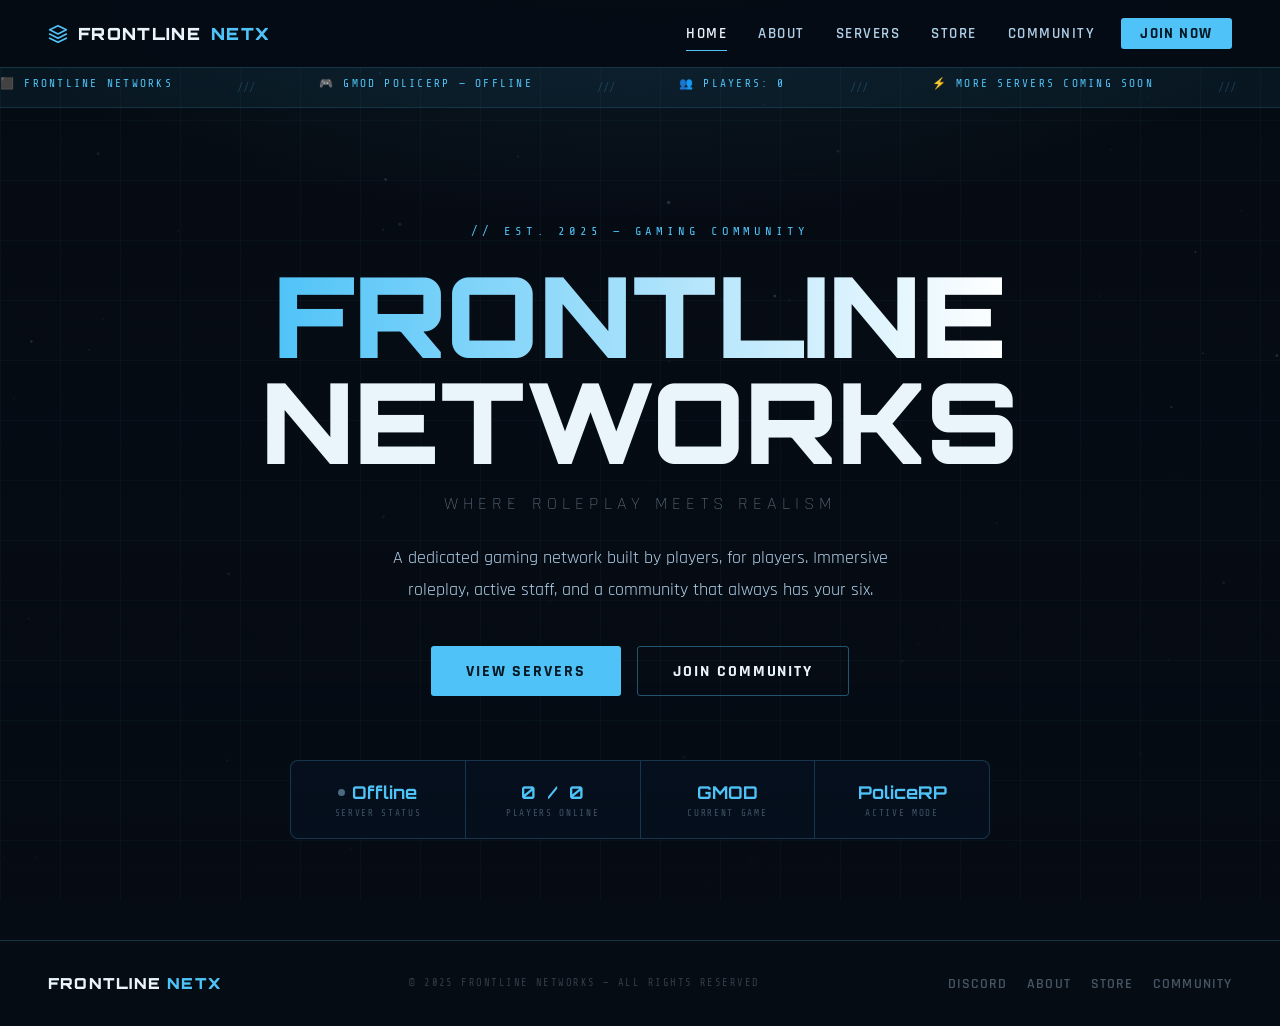
==== frontline/index.html @ 1d5bf266 "structure upgrade" ====
<!DOCTYPE html>
<html lang="en">
<head>
  <meta charset="UTF-8" />
  <meta name="viewport" content="width=device-width, initial-scale=1.0" />
  <title>Frontline Networks</title>
  <link rel="preconnect" href="https://fonts.googleapis.com" />
  <link rel="preconnect" href="https://fonts.gstatic.com" crossorigin />
  <link href="https://fonts.googleapis.com/css2?family=Orbitron:wght@400;700;900&family=Rajdhani:wght@300;400;600;700&family=Share+Tech+Mono&display=swap" rel="stylesheet" />
  <style>
    *, *::before, *::after { box-sizing: border-box; margin: 0; padding: 0; }

    :root {
      --fl-blue: #4fc3f7;
      --fl-blue-dark: #0277bd;
      --fl-blue-glow: rgba(79,195,247,0.45);
      --fl-ice: #e0f4ff;
      --fl-dark: #060c14;
      --fl-panel: rgba(6,16,30,0.9);
      --fl-border: rgba(79,195,247,0.22);
      --fl-text: #b0cfe8;
      --fl-white: #eaf5fb;
    }

    html { scroll-behavior: smooth; }

    body {
      font-family: 'Rajdhani', sans-serif;
      background: var(--fl-dark);
      color: var(--fl-text);
      overflow-x: hidden;
      min-height: 100vh;
    }

    /* ── BACKGROUND ── */
    #bg-canvas {
      position: fixed; inset: 0; z-index: 0; pointer-events: none;
    }

    .bg-overlay {
      position: fixed; inset: 0; z-index: 1; pointer-events: none;
      background:
        radial-gradient(ellipse 80% 50% at 50% -10%, rgba(79,195,247,0.1) 0%, transparent 70%),
        linear-gradient(to bottom, rgba(6,12,20,0.5) 0%, rgba(6,12,20,0.75) 60%, rgba(6,12,20,0.97) 100%);
    }

    .grid-lines {
      position: fixed; inset: 0; z-index: 1; pointer-events: none;
      background-image:
        linear-gradient(rgba(79,195,247,0.04) 1px, transparent 1px),
        linear-gradient(90deg, rgba(79,195,247,0.04) 1px, transparent 1px);
      background-size: 60px 60px;
    }

    .site-wrap { position: relative; z-index: 2; min-height: 100vh; display: flex; flex-direction: column; }

    /* ── NAV ── */
    nav {
      position: fixed; top: 0; left: 0; right: 0; z-index: 100;
      display: flex; align-items: center; justify-content: space-between;
      padding: 0 3rem; height: 68px;
      background: rgba(6,12,20,0.96);
      border-bottom: 1px solid var(--fl-border);
      backdrop-filter: blur(14px);
    }

    .nav-logo {
      font-family: 'Orbitron', monospace; font-weight: 900; font-size: 1.05rem;
      color: var(--fl-white); letter-spacing: 0.08em; text-decoration: none;
      display: flex; align-items: center; gap: 10px; cursor: pointer;
    }

    .nav-logo .logo-accent { color: var(--fl-blue); }

    .nav-links { display: flex; gap: 0.25rem; list-style: none; align-items: center; }

    .nav-links button {
      font-family: 'Rajdhani', sans-serif; font-weight: 600; font-size: 0.92rem;
      letter-spacing: 0.1em; text-transform: uppercase; color: var(--fl-text);
      background: none; border: none; cursor: pointer; padding: 0.4rem 0.85rem;
      border-radius: 3px; transition: color 0.2s, background 0.2s;
      position: relative;
    }

    .nav-links button::after {
      content: ''; position: absolute; bottom: -2px; left: 0.85rem; right: 100%;
      height: 1px; background: var(--fl-blue); transition: right 0.25s ease;
    }

    .nav-links button:hover, .nav-links button.active { color: var(--fl-white); }
    .nav-links button:hover::after, .nav-links button.active::after { right: 0.85rem; }

    .nav-cta {
      background: var(--fl-blue) !important; color: #021824 !important;
      font-weight: 700 !important; padding: 0.4rem 1.2rem !important;
      border-radius: 3px; transition: background 0.2s, box-shadow 0.2s !important;
      margin-left: 0.5rem;
    }

    .nav-cta:hover {
      background: var(--fl-blue-dark) !important;
      box-shadow: 0 0 18px var(--fl-blue-glow) !important;
      color: var(--fl-white) !important;
    }

    .nav-cta::after { display: none !important; }

    /* ── TICKER ── */
    .live-ticker {
      background: rgba(79,195,247,0.06);
      border-bottom: 1px solid rgba(79,195,247,0.15);
      padding: 0.55rem 0; overflow: hidden; position: relative; z-index: 2;
      margin-top: 68px;
    }

    .ticker-inner {
      display: flex; white-space: nowrap;
      animation: ticker 32s linear infinite; gap: 4rem;
    }

    .ticker-item {
      font-family: 'Share Tech Mono', monospace; font-size: 0.7rem;
      letter-spacing: 0.2em; text-transform: uppercase; color: var(--fl-blue);
    }

    .ticker-sep { color: rgba(79,195,247,0.25); }
    @keyframes ticker { from { transform: translateX(0); } to { transform: translateX(-50%); } }

    /* ── VIEWS — hidden by default, shown via JS ── */
    .view { display: none; flex: 1; }
    .view.active { display: block; }

    /* ── SHARED SECTION STYLES ── */
    .page-wrap { max-width: 1200px; margin: 0 auto; padding: 4rem 2rem 5rem; }

    .page-eyebrow {
      font-family: 'Share Tech Mono', monospace; font-size: 0.72rem;
      letter-spacing: 0.35em; text-transform: uppercase; color: var(--fl-blue);
      margin-bottom: 0.85rem;
    }

    .page-title {
      font-family: 'Orbitron', monospace;
      font-size: clamp(1.8rem, 4vw, 3rem); font-weight: 900;
      color: var(--fl-white); text-transform: uppercase; line-height: 1.05;
      margin-bottom: 0.9rem;
    }

    .page-title span { color: var(--fl-blue); }

    .page-desc {
      font-size: 1.1rem; line-height: 1.78; color: var(--fl-text);
      max-width: 620px; margin-bottom: 2.75rem;
    }

    .section-label {
      font-family: 'Share Tech Mono', monospace; font-size: 0.68rem;
      letter-spacing: 0.32em; text-transform: uppercase; color: var(--fl-blue);
      margin-bottom: 0.6rem; margin-top: 3rem;
    }

    .section-title {
      font-family: 'Orbitron', monospace; font-size: clamp(1.3rem, 3vw, 1.9rem);
      font-weight: 700; color: var(--fl-white); text-transform: uppercase;
      line-height: 1.1; margin-bottom: 0.6rem;
    }

    .section-title span { color: var(--fl-blue); }

    .divider {
      height: 1px; margin: 2.5rem 0;
      background: linear-gradient(90deg, transparent, var(--fl-border), transparent);
    }

    /* ── CARDS ── */
    .card-grid {
      display: grid; grid-template-columns: repeat(auto-fit, minmax(260px, 1fr));
      gap: 1.35rem;
    }

    .card {
      background: var(--fl-panel); border: 1px solid var(--fl-border);
      border-radius: 8px; padding: 1.85rem 1.6rem;
      transition: border-color 0.3s, transform 0.3s, box-shadow 0.3s;
      position: relative; overflow: hidden;
    }

    .card::before {
      content: ''; position: absolute; top: 0; left: 0; right: 0; height: 2px;
      background: linear-gradient(90deg, transparent, var(--fl-blue), transparent);
      opacity: 0; transition: opacity 0.3s;
    }

    .card:hover { border-color: rgba(79,195,247,0.5); transform: translateY(-4px); box-shadow: 0 12px 36px rgba(0,0,0,0.4), 0 0 18px rgba(79,195,247,0.08); }
    .card:hover::before { opacity: 1; }

    .card-icon { font-size: 2rem; margin-bottom: 1rem; display: block; }

    .card-title {
      font-family: 'Orbitron', monospace; font-size: 0.88rem; font-weight: 700;
      color: var(--fl-white); text-transform: uppercase; letter-spacing: 0.07em;
      margin-bottom: 0.6rem;
    }

    .card-text { font-size: 0.98rem; line-height: 1.65; color: var(--fl-text); }

    /* ── TAGS ── */
    .tag {
      font-family: 'Share Tech Mono', monospace; font-size: 0.66rem;
      letter-spacing: 0.15em; text-transform: uppercase;
      padding: 0.22rem 0.7rem; border-radius: 3px; border: 1px solid;
      display: inline-block;
    }

    .tag-blue { color: #4fc3f7; border-color: rgba(79,195,247,0.4); background: rgba(79,195,247,0.08); }
    .tag-ice  { color: #c9e8f7; border-color: rgba(150,210,245,0.3); background: rgba(150,210,245,0.06); }
    .tag-green{ color: #4ade80; border-color: rgba(74,222,128,0.35); background: rgba(74,222,128,0.07); }
    .tag-gray { color: rgba(176,207,232,0.45); border-color: rgba(176,207,232,0.12); background: rgba(176,207,232,0.04); }

    /* ── STATUS DOT ── */
    .dot { width: 7px; height: 7px; border-radius: 50%; display: inline-block; }
    .dot-live { background: #4ade80; box-shadow: 0 0 6px #4ade80; animation: blink 2s ease-in-out infinite; }
    .dot-off  { background: #4a6a80; }
    .dot-soon { background: #4fc3f7; box-shadow: 0 0 5px #4fc3f7; animation: blink 2s ease-in-out infinite; }
    @keyframes blink { 0%,100%{opacity:1} 50%{opacity:0.3} }

    /* ── BUTTONS ── */
    .btn {
      font-family: 'Rajdhani', sans-serif; font-weight: 700; font-size: 1rem;
      letter-spacing: 0.12em; text-transform: uppercase; padding: 0.85rem 2.2rem;
      border-radius: 3px; text-decoration: none; display: inline-block; cursor: pointer;
      border: none; transition: all 0.2s;
    }

    .btn-solid { background: var(--fl-blue); color: #021824; }
    .btn-solid:hover { background: var(--fl-blue-dark); box-shadow: 0 0 28px var(--fl-blue-glow); transform: translateY(-2px); color: var(--fl-white); }

    .btn-outline { background: transparent; color: var(--fl-white); border: 1px solid rgba(79,195,247,0.4); }
    .btn-outline:hover { border-color: var(--fl-blue); background: rgba(79,195,247,0.08); transform: translateY(-2px); }

    /* ─────────────────────────────────────
       VIEW: HOME
    ───────────────────────────────────── */
    #view-home {
      min-height: calc(100vh - 68px);
      display: none;
      flex-direction: column;
      align-items: center;
      justify-content: center;
      text-align: center;
      padding: 5rem 2rem 4rem;
    }

    #view-home.active { display: flex; }

    .hero-eyebrow {
      font-family: 'Share Tech Mono', monospace; font-size: 0.76rem;
      letter-spacing: 0.32em; color: var(--fl-blue); text-transform: uppercase;
      margin-bottom: 1.5rem;
      opacity: 0; animation: fadeUp 0.6s 0.2s forwards;
    }

    .hero-title {
      font-family: 'Orbitron', monospace;
      font-size: clamp(3rem, 9vw, 7rem); font-weight: 900;
      line-height: 0.95; color: var(--fl-white); text-transform: uppercase;
      opacity: 0; animation: fadeUp 0.7s 0.4s forwards;
    }

    .hero-title .wave {
      display: inline-block;
      background: linear-gradient(90deg, #4fc3f7, #ffffff, #4fc3f7);
      background-size: 200% auto;
      -webkit-background-clip: text; -webkit-text-fill-color: transparent; background-clip: text;
      animation: shimmer 3s linear infinite;
    }

    @keyframes shimmer { to { background-position: 200% center; } }

    .hero-sub {
      font-size: 1.15rem; font-weight: 300; letter-spacing: 0.28em;
      text-transform: uppercase; color: rgba(176,207,232,0.55);
      margin-top: 1.1rem;
      opacity: 0; animation: fadeUp 0.7s 0.6s forwards;
    }

    .hero-desc {
      max-width: 520px; margin: 1.75rem auto 0; font-size: 1.1rem; line-height: 1.78;
      opacity: 0; animation: fadeUp 0.7s 0.8s forwards;
    }

    .hero-btns {
      display: flex; gap: 1rem; margin-top: 2.5rem; justify-content: center; flex-wrap: wrap;
      opacity: 0; animation: fadeUp 0.7s 1s forwards;
    }

    /* ── LIVE STATS BAR ── */
    .stats-bar {
      display: flex; gap: 0; margin-top: 4rem; width: 100%; max-width: 700px;
      background: var(--fl-panel); border: 1px solid var(--fl-border); border-radius: 8px;
      overflow: hidden;
      opacity: 0; animation: fadeUp 0.7s 1.2s forwards;
    }

    .stat-item {
      flex: 1; padding: 1.25rem 1rem; text-align: center;
      border-right: 1px solid var(--fl-border);
    }

    .stat-item:last-child { border-right: none; }

    .stat-val {
      font-family: 'Orbitron', monospace; font-size: 1.1rem; font-weight: 700;
      color: var(--fl-blue); display: flex; align-items: center; justify-content: center; gap: 7px;
    }

    .stat-lbl {
      font-family: 'Share Tech Mono', monospace; font-size: 0.58rem;
      letter-spacing: 0.18em; color: rgba(176,207,232,0.35);
      text-transform: uppercase; margin-top: 0.3rem;
    }

    @keyframes fadeUp { from { opacity:0; transform:translateY(22px); } to { opacity:1; transform:none; } }

    /* ─────────────────────────────────────
       VIEW: ABOUT
    ───────────────────────────────────── */
    .mission-block {
      background: var(--fl-panel); border: 1px solid var(--fl-border);
      border-left: 3px solid var(--fl-blue); border-radius: 0 6px 6px 0;
      padding: 2rem 2rem 2rem 2.5rem; margin-bottom: 2.75rem;
    }

    .mission-block p { font-size: 1.1rem; line-height: 1.85; color: var(--fl-text); }
    .mission-block p + p { margin-top: 1rem; }

    .rules-list { list-style: none; display: flex; flex-direction: column; gap: 0.8rem; }

    .rules-list li {
      display: flex; gap: 1rem; align-items: flex-start;
      font-size: 1.02rem; line-height: 1.6; color: var(--fl-text);
      background: var(--fl-panel); border: 1px solid var(--fl-border);
      border-radius: 5px; padding: 1rem 1.25rem;
      transition: border-color 0.25s;
    }

    .rules-list li:hover { border-color: rgba(79,195,247,0.4); }

    .rule-num {
      font-family: 'Share Tech Mono', monospace; font-size: 0.68rem;
      color: var(--fl-blue); letter-spacing: 0.1em; flex-shrink: 0; margin-top: 3px;
    }

    /* ─────────────────────────────────────
       VIEW: SERVERS
    ───────────────────────────────────── */
    .server-card {
      background: var(--fl-panel); border: 1px solid var(--fl-border);
      border-radius: 8px; overflow: hidden; margin-bottom: 2rem;
    }

    .server-banner {
      background: linear-gradient(135deg, #060c18 0%, #071828 50%, #060c18 100%);
      padding: 2.5rem; display: flex; align-items: flex-start; gap: 2rem;
      border-bottom: 1px solid var(--fl-border); flex-wrap: wrap;
    }

    .game-badge {
      flex-shrink: 0; width: 88px; height: 88px;
      background: rgba(79,195,247,0.1); border: 2px solid var(--fl-blue);
      border-radius: 8px; display: flex; flex-direction: column;
      align-items: center; justify-content: center; gap: 4px;
    }

    .game-badge-icon { font-size: 2rem; }
    .game-badge-label { font-family: 'Share Tech Mono', monospace; font-size: 0.56rem; letter-spacing: 0.2em; color: var(--fl-blue); text-transform: uppercase; }

    .server-info { flex: 1; min-width: 260px; }

    .server-name { font-family: 'Orbitron', monospace; font-size: clamp(1.4rem,3vw,2rem); font-weight: 900; color: var(--fl-white); text-transform: uppercase; margin-bottom: 0.5rem; }
    .server-name span { color: var(--fl-blue); }

    .server-tag-row { display: flex; gap: 0.5rem; flex-wrap: wrap; margin-bottom: 1rem; }

    .server-desc { font-size: 1.02rem; line-height: 1.72; color: var(--fl-text); max-width: 540px; margin-bottom: 1.2rem; }

    .server-ip {
      display: inline-flex; align-items: center; gap: 0.5rem;
      font-family: 'Share Tech Mono', monospace; font-size: 0.7rem;
      letter-spacing: 0.14em; color: rgba(176,207,232,0.4); text-transform: uppercase;
      background: rgba(255,255,255,0.03); border: 1px solid rgba(255,255,255,0.07);
      padding: 0.5rem 1rem; border-radius: 4px;
    }

    .server-stats-row {
      display: grid; grid-template-columns: repeat(auto-fit, minmax(130px,1fr));
      border-top: 1px solid var(--fl-border);
    }

    .stat-cell { padding: 1.4rem; text-align: center; border-right: 1px solid var(--fl-border); }
    .stat-cell:last-child { border-right: none; }
    .stat-cell-val { font-family: 'Orbitron', monospace; font-size: 1.2rem; font-weight: 700; color: var(--fl-blue); display: flex; align-items: center; justify-content: center; gap: 8px; }
    .stat-cell-lbl { font-family: 'Share Tech Mono', monospace; font-size: 0.58rem; letter-spacing: 0.18em; color: rgba(176,207,232,0.35); text-transform: uppercase; margin-top: 0.3rem; }

    /* category cards */
    .cat-grid { display: grid; grid-template-columns: repeat(auto-fit, minmax(270px,1fr)); gap: 1.25rem; margin-top: 1.25rem; }

    .cat-card {
      background: var(--fl-panel); border: 1px solid var(--fl-border);
      border-radius: 6px; padding: 1.7rem; display: flex; gap: 1.2rem;
      align-items: flex-start; transition: border-color 0.3s, transform 0.3s, box-shadow 0.3s;
    }

    .cat-card:hover { border-color: rgba(79,195,247,0.5); transform: translateY(-3px); box-shadow: 0 8px 28px rgba(0,0,0,0.35); }
    .cat-card.dim { opacity: 0.55; filter: grayscale(0.25); }

    .cat-icon {
      width: 48px; height: 48px; flex-shrink: 0;
      background: rgba(79,195,247,0.08); border: 1px solid rgba(79,195,247,0.22);
      border-radius: 4px; display: flex; align-items: center; justify-content: center; font-size: 1.5rem;
    }

    .cat-icon.soon-icon { background: rgba(79,195,247,0.04); border-color: rgba(79,195,247,0.12); }

    .cat-body { flex: 1; }
    .cat-name { font-family: 'Orbitron', monospace; font-size: 0.86rem; font-weight: 700; color: var(--fl-white); text-transform: uppercase; letter-spacing: 0.06em; margin-bottom: 0.4rem; }
    .cat-desc { font-size: 0.95rem; line-height: 1.6; color: var(--fl-text); margin-bottom: 0.6rem; }
    .cat-status { display: inline-flex; align-items: center; gap: 5px; font-family: 'Share Tech Mono', monospace; font-size: 0.62rem; letter-spacing: 0.14em; text-transform: uppercase; }
    .s-live { color: #4ade80; } .s-soon { color: var(--fl-blue); }

    /* coming panel */
    .coming-panel {
      background: linear-gradient(135deg, rgba(79,195,247,0.04) 0%, var(--fl-panel) 50%, rgba(79,195,247,0.04) 100%);
      border: 1px solid rgba(79,195,247,0.2); border-radius: 8px;
      padding: 3rem 2.5rem; text-align: center; position: relative; overflow: hidden; margin-top: 3rem;
    }

    .coming-panel::before { content:''; position:absolute; top:0;left:0;right:0; height:1px; background: linear-gradient(90deg,transparent,var(--fl-blue),transparent); }

    .coming-badge { display: inline-block; font-family: 'Share Tech Mono', monospace; font-size: 0.66rem; letter-spacing: 0.26em; text-transform: uppercase; color: var(--fl-blue); background: rgba(79,195,247,0.1); border: 1px solid rgba(79,195,247,0.25); padding: 0.28rem 1rem; border-radius: 3px; margin-bottom: 1.5rem; }

    .coming-panel h3 { font-family: 'Orbitron', monospace; font-size: clamp(1.2rem,3vw,1.8rem); font-weight: 700; color: var(--fl-white); text-transform: uppercase; margin-bottom: 0.9rem; }
    .coming-panel p { font-size: 1.05rem; line-height: 1.75; color: var(--fl-text); max-width: 540px; margin: 0 auto 2rem; }

    .coming-games { display: flex; gap: 0.85rem; justify-content: center; flex-wrap: wrap; margin-bottom: 2.5rem; }

    .coming-game { background: rgba(79,195,247,0.06); border: 1px solid rgba(79,195,247,0.16); border-radius: 5px; padding: 0.6rem 1.25rem; display: flex; align-items: center; gap: 0.5rem; font-family: 'Rajdhani', sans-serif; font-weight: 600; font-size: 0.95rem; letter-spacing: 0.06em; color: rgba(176,207,232,0.65); text-transform: uppercase; }

    .notify-row { display: flex; gap: 0.75rem; max-width: 400px; margin: 0 auto; justify-content: center; }
    .notify-input { flex:1; background: rgba(255,255,255,0.05); border: 1px solid rgba(255,255,255,0.1); border-radius: 3px; padding: 0.75rem 1rem; font-family: 'Rajdhani', sans-serif; font-size: 1rem; color: var(--fl-white); outline: none; transition: border-color 0.2s; }
    .notify-input::placeholder { color: rgba(176,207,232,0.3); }
    .notify-input:focus { border-color: rgba(79,195,247,0.5); }
    .notify-btn { background: var(--fl-blue); color: #021824; font-family: 'Rajdhani', sans-serif; font-weight: 700; font-size: 0.92rem; letter-spacing: 0.1em; text-transform: uppercase; padding: 0.75rem 1.3rem; border: none; border-radius: 3px; cursor: pointer; white-space: nowrap; transition: background 0.2s, box-shadow 0.2s; }
    .notify-btn:hover { background: var(--fl-blue-dark); box-shadow: 0 0 18px var(--fl-blue-glow); }

    /* ─────────────────────────────────────
       VIEW: STORE
    ───────────────────────────────────── */
    .store-notice {
      background: rgba(79,195,247,0.06); border: 1px solid rgba(79,195,247,0.18);
      border-radius: 6px; padding: 1rem 1.5rem;
      font-family: 'Share Tech Mono', monospace; font-size: 0.7rem;
      letter-spacing: 0.12em; color: var(--fl-blue); text-transform: uppercase;
      margin-bottom: 2.5rem;
    }

    .store-grid { display: grid; grid-template-columns: repeat(auto-fit, minmax(265px,1fr)); gap: 1.5rem; align-items: start; }

    .store-card { background: var(--fl-panel); border: 1px solid var(--fl-border); border-radius: 8px; padding: 2rem 1.75rem; position: relative; transition: transform 0.3s, box-shadow 0.3s, border-color 0.3s; }
    .store-card:hover { transform: translateY(-5px); box-shadow: 0 14px 40px rgba(0,0,0,0.4), 0 0 20px rgba(79,195,247,0.1); border-color: rgba(79,195,247,0.5); }
    .store-card.featured { border-color: var(--fl-blue); box-shadow: 0 0 28px rgba(79,195,247,0.14); }

    .featured-badge { position:absolute; top:-13px; left:50%; transform:translateX(-50%); background: var(--fl-blue); color:#021824; font-family:'Share Tech Mono',monospace; font-size:0.6rem; letter-spacing:0.2em; text-transform:uppercase; padding:0.25rem 1rem; border-radius:20px; white-space:nowrap; font-weight:700; }

    .store-hdr { display:flex; align-items:center; justify-content:space-between; margin-bottom:1.2rem; }
    .store-icon { font-size:1.75rem; }
    .store-tier { font-family:'Share Tech Mono',monospace; font-size:0.6rem; letter-spacing:0.2em; text-transform:uppercase; padding:0.22rem 0.7rem; border-radius:3px; border:1px solid; }
    .tier-1 { color:#90caf9; border-color:rgba(144,202,249,0.4); background:rgba(144,202,249,0.08); }
    .tier-2 { color:#4fc3f7; border-color:rgba(79,195,247,0.5); background:rgba(79,195,247,0.1); }
    .tier-3 { color:#e0f4ff; border-color:rgba(224,244,255,0.4); background:rgba(224,244,255,0.07); }

    .store-name { font-family:'Orbitron',monospace; font-size:1rem; font-weight:700; color:var(--fl-white); text-transform:uppercase; letter-spacing:0.06em; margin-bottom:0.3rem; }
    .store-price { font-family:'Share Tech Mono',monospace; font-size:0.72rem; color:rgba(176,207,232,0.35); letter-spacing:0.1em; text-transform:uppercase; margin-bottom:1.5rem; }

    .store-perks { list-style:none; margin-bottom:1.75rem; display:flex; flex-direction:column; gap:0.55rem; }
    .store-perks li { font-size:0.97rem; color:var(--fl-text); }

    .store-btn { display:block; width:100%; text-align:center; font-family:'Rajdhani',sans-serif; font-weight:700; font-size:0.95rem; letter-spacing:0.12em; text-transform:uppercase; padding:0.8rem; border-radius:4px; text-decoration:none; transition:all 0.2s; cursor:pointer; border:none; }
    .store-btn.solid { background:var(--fl-blue); color:#021824; }
    .store-btn.solid:hover { background:var(--fl-blue-dark); box-shadow:0 0 20px var(--fl-blue-glow); color:var(--fl-white); }
    .store-btn.outline { background:transparent; color:var(--fl-white); border:1px solid rgba(79,195,247,0.35); }
    .store-btn.outline:hover { border-color:var(--fl-blue); background:rgba(79,195,247,0.08); }

    /* ─────────────────────────────────────
       VIEW: COMMUNITY
    ───────────────────────────────────── */
    .comm-grid { display:grid; grid-template-columns:repeat(auto-fit,minmax(270px,1fr)); gap:1.35rem; margin-bottom:3rem; }

    .comm-card { background:var(--fl-panel); border:1px solid var(--fl-border); border-radius:8px; padding:2rem 1.75rem; text-decoration:none; display:flex; flex-direction:column; gap:0.8rem; transition:border-color 0.3s,transform 0.3s,box-shadow 0.3s; position:relative; overflow:hidden; }
    .comm-card::before { content:''; position:absolute; top:0;left:0;right:0; height:2px; background:linear-gradient(90deg,transparent,var(--fl-blue),transparent); opacity:0; transition:opacity 0.3s; }
    .comm-card:hover { border-color:rgba(79,195,247,0.5); transform:translateY(-4px); box-shadow:0 12px 36px rgba(0,0,0,0.4),0 0 18px rgba(79,195,247,0.09); }
    .comm-card:hover::before { opacity:1; }

    .comm-icon { font-size:2.1rem; }
    .comm-title { font-family:'Orbitron',monospace; font-size:0.88rem; font-weight:700; color:var(--fl-white); text-transform:uppercase; letter-spacing:0.07em; }
    .comm-desc { font-size:0.97rem; line-height:1.65; color:var(--fl-text); }
    .comm-cta { margin-top:auto; font-family:'Share Tech Mono',monospace; font-size:0.66rem; letter-spacing:0.14em; color:var(--fl-blue); text-transform:uppercase; }

    /* forums preview */
    .forums-box { background:var(--fl-panel); border:1px solid var(--fl-border); border-radius:8px; overflow:hidden; }
    .forums-hdr { padding:1.25rem 2rem; border-bottom:1px solid var(--fl-border); display:flex; align-items:center; justify-content:space-between; }
    .forums-hdr h3 { font-family:'Orbitron',monospace; font-size:0.9rem; font-weight:700; color:var(--fl-white); text-transform:uppercase; letter-spacing:0.07em; }
    .forums-badge { font-family:'Share Tech Mono',monospace; font-size:0.6rem; letter-spacing:0.15em; text-transform:uppercase; color:var(--fl-blue); background:rgba(79,195,247,0.08); border:1px solid rgba(79,195,247,0.2); padding:0.2rem 0.7rem; border-radius:3px; }

    .forum-cat-hdr { display:flex; align-items:center; gap:0.85rem; padding:1rem 2rem; background:rgba(79,195,247,0.03); border-bottom:1px solid rgba(79,195,247,0.08); }
    .forum-cat-icon { font-size:1.2rem; }
    .forum-cat-name { font-family:'Orbitron',monospace; font-size:0.76rem; font-weight:700; color:var(--fl-white); text-transform:uppercase; letter-spacing:0.07em; }

    .forum-row { display:flex; align-items:center; justify-content:space-between; padding:0.9rem 2rem 0.9rem 3.25rem; border-bottom:1px solid rgba(79,195,247,0.06); gap:1rem; flex-wrap:wrap; transition:background 0.2s; }
    .forum-row:last-child { border-bottom:none; }
    .forum-row:hover { background:rgba(79,195,247,0.03); }
    .forum-row-title { font-family:'Rajdhani',sans-serif; font-weight:600; font-size:0.97rem; color:var(--fl-text); letter-spacing:0.03em; }
    .forum-soon { font-family:'Share Tech Mono',monospace; font-size:0.58rem; letter-spacing:0.14em; text-transform:uppercase; color:var(--fl-blue); background:rgba(79,195,247,0.07); border:1px solid rgba(79,195,247,0.18); padding:0.14rem 0.55rem; border-radius:3px; }

    /* ── FOOTER ── */
    footer {
      border-top: 1px solid var(--fl-border); padding: 2rem 3rem;
      display: flex; align-items: center; justify-content: space-between;
      gap: 1.5rem; flex-wrap: wrap; position: relative; z-index: 2;
    }

    .footer-logo { font-family:'Orbitron',monospace; font-weight:900; font-size:0.95rem; color:var(--fl-white); letter-spacing:0.08em; cursor:pointer; }
    .footer-logo span { color:var(--fl-blue); }
    .footer-copy { font-family:'Share Tech Mono',monospace; font-size:0.65rem; letter-spacing:0.14em; color:rgba(176,207,232,0.25); text-transform:uppercase; }
    .footer-links { display:flex; gap:1.25rem; list-style:none; }
    .footer-links a { font-family:'Rajdhani',sans-serif; font-weight:600; font-size:0.85rem; letter-spacing:0.08em; text-transform:uppercase; color:rgba(176,207,232,0.38); text-decoration:none; transition:color 0.2s; cursor:pointer; }
    .footer-links a:hover { color:var(--fl-blue); }

    /* ── REVEAL ── */
    .reveal { opacity:0; transform:translateY(24px); transition:opacity 0.55s ease,transform 0.55s ease; }
    .reveal.in { opacity:1; transform:none; }

    /* ── MOBILE ── */
    @media(max-width:768px){
      nav { padding:0 1.25rem; }
      .nav-links { gap:0; }
      .nav-links button { font-size:0.78rem; padding:0.35rem 0.5rem; }
      footer { flex-direction:column; text-align:center; }
      .page-wrap { padding:3rem 1.25rem 4rem; }
      .server-banner { flex-direction:column; gap:1.25rem; }
    }
  </style>
</head>
<body>

<canvas id="bg-canvas"></canvas>
<div class="bg-overlay"></div>
<div class="grid-lines"></div>

<div class="site-wrap">

  <!-- ── NAV ── -->
  <nav>
    <div class="nav-logo" onclick="showView('home')">
      <svg width="20" height="20" viewBox="0 0 24 24" fill="none" stroke="currentColor" stroke-width="2" stroke-linecap="round" stroke-linejoin="round" style="color:#4fc3f7"><path d="M12 2L2 7l10 5 10-5-10-5z"/><path d="M2 17l10 5 10-5"/><path d="M2 12l10 5 10-5"/></svg>
      FRONTLINE <span class="logo-accent">NETX</span>
    </div>
    <ul class="nav-links">
      <li><button onclick="showView('home')"    id="nav-home">Home</button></li>
      <li><button onclick="showView('about')"   id="nav-about">About</button></li>
      <li><button onclick="showView('servers')" id="nav-servers">Servers</button></li>
      <li><button onclick="showView('store')"   id="nav-store">Store</button></li>
      <li><button onclick="showView('community')" id="nav-community">Community</button></li>
      <li><button class="nav-cta" onclick="window.open('https://steamcommunity.com/openid/login?openid.ns=http://specs.openid.net/auth/2.0&openid.mode=checkid_setup&openid.return_to=https://frontlinenetx.net/auth/steam&openid.realm=https://frontlinenetx.net&openid.identity=http://specs.openid.net/auth/2.0/identifier_select&openid.claimed_id=http://specs.openid.net/auth/2.0/identifier_select','_blank')">Join Now</button></li>
    </ul>
  </nav>

  <!-- ── TICKER ── -->
  <div class="live-ticker">
    <div class="ticker-inner">
      <span class="ticker-item">⬛ Frontline Networks</span>
      <span class="ticker-sep">///</span>
      <span class="ticker-item">🎮 GMOD PoliceRP — <span data-server-status>Offline</span></span>
      <span class="ticker-sep">///</span>
      <span class="ticker-item">👥 Players: <span data-server-players>0</span></span>
      <span class="ticker-sep">///</span>
      <span class="ticker-item">⚡ More servers coming soon</span>
      <span class="ticker-sep">///</span>
      <span class="ticker-item">⬛ Frontline Networks</span>
      <span class="ticker-sep">///</span>
      <span class="ticker-item">🎮 GMOD PoliceRP — <span data-server-status>Offline</span></span>
      <span class="ticker-sep">///</span>
      <span class="ticker-item">👥 Players: <span data-server-players>0</span></span>
      <span class="ticker-sep">///</span>
      <span class="ticker-item">⚡ More servers coming soon</span>
    </div>
  </div>

  <!-- ══════════════════════════════════════
       VIEW: HOME
  ══════════════════════════════════════ -->
  <div id="view-home" class="view">
    <p class="hero-eyebrow">// Est. 2025 — Gaming Community</p>
    <h1 class="hero-title"><span class="wave">Frontline</span><br>Networks</h1>
    <p class="hero-sub">Where Roleplay Meets Realism</p>
    <p class="hero-desc">A dedicated gaming network built by players, for players. Immersive roleplay, active staff, and a community that always has your six.</p>
    <div class="hero-btns">
      <button class="btn btn-solid" onclick="showView('servers')">View Servers</button>
      <button class="btn btn-outline" onclick="showView('community')">Join Community</button>
    </div>
    <div class="stats-bar">
      <div class="stat-item">
        <div class="stat-val"><span class="dot dot-off" data-status-dot></span><span data-server-status>Offline</span></div>
        <div class="stat-lbl">Server Status</div>
      </div>
      <div class="stat-item">
        <div class="stat-val"><span data-server-players>0</span>&nbsp;/&nbsp;<span data-server-maxplayers>0</span></div>
        <div class="stat-lbl">Players Online</div>
      </div>
      <div class="stat-item">
        <div class="stat-val">GMOD</div>
        <div class="stat-lbl">Current Game</div>
      </div>
      <div class="stat-item">
        <div class="stat-val">PoliceRP</div>
        <div class="stat-lbl">Active Mode</div>
      </div>
    </div>
  </div>

  <!-- ══════════════════════════════════════
       VIEW: ABOUT
  ══════════════════════════════════════ -->
  <div id="view-about" class="view">
    <div class="page-wrap">
      <p class="page-eyebrow">// Who We Are</p>
      <h1 class="page-title">About <span>Frontline</span></h1>
      <p class="page-desc">Built by gamers who wanted something better — a community that puts the player experience first, always.</p>

      <div class="mission-block reveal">
        <p>Frontline Networks was founded with one goal: build the gaming community we always wished existed. No pay-to-win. No toxic gatekeeping. Just high-quality servers, fair moderation, and a place where every player — new or veteran — feels genuinely welcome.</p>
        <p>We believe roleplay is at its best when the environment is stable, the rules are clear, and the staff actually care. That's what we're building here, one server at a time.</p>
      </div>

      <p class="section-label">// What We Offer</p>
      <h2 class="section-title reveal">Built for the <span>Frontline</span></h2>
      <div class="card-grid" style="margin-bottom:3rem">
        <div class="card reveal"><span class="card-icon">⚡</span><div class="card-title">High-Performance Servers</div><p class="card-text">Optimised hardware running 24/7 with near-zero downtime. Smooth gameplay and consistent low ping — always.</p></div>
        <div class="card reveal"><span class="card-icon">🛡</span><div class="card-title">Active Staff & Moderation</div><p class="card-text">Our admin team keeps every server fair and drama-free. Reports handled fast — your experience matters.</p></div>
        <div class="card reveal"><span class="card-icon">🎭</span><div class="card-title">Immersive Roleplay</div><p class="card-text">Custom scripts, realistic systems, and deep mechanics designed to pull you in. This isn't just a game — it's a world.</p></div>
        <div class="card reveal"><span class="card-icon">🏆</span><div class="card-title">Rank & Progression</div><p class="card-text">Earn your way through ranks with in-game progression, job advancement, and community recognition.</p></div>
        <div class="card reveal"><span class="card-icon">💬</span><div class="card-title">Welcoming Community</div><p class="card-text">New player or veteran — you're welcome here. Active Discord, regular events, and good vibes all around.</p></div>
        <div class="card reveal"><span class="card-icon">🔧</span><div class="card-title">Regular Updates</div><p class="card-text">We listen. Community-voted features and QoL changes roll out regularly — always improving, never standing still.</p></div>
      </div>

      <div class="divider"></div>
      <p class="section-label" style="margin-top:2rem">// Ground Rules</p>
      <h2 class="section-title reveal">How We <span>Operate</span></h2>
      <ul class="rules-list" style="margin-top:1.25rem">
        <li class="reveal"><span class="rule-num">[01]</span> Respect every player regardless of rank, role, or experience level.</li>
        <li class="reveal"><span class="rule-num">[02]</span> No cheating, hacking, exploiting bugs, or using third-party tools to gain an advantage.</li>
        <li class="reveal"><span class="rule-num">[03]</span> Roleplay seriously — RDM, NLR breaks, and metagaming are not tolerated.</li>
        <li class="reveal"><span class="rule-num">[04]</span> Follow staff instructions. If you believe a decision is wrong, appeal it — don't argue in-game.</li>
        <li class="reveal"><span class="rule-num">[05]</span> Keep chat and voice comms clean. Hate speech, slurs, and harassment result in a permanent ban.</li>
        <li class="reveal"><span class="rule-num">[06]</span> Have fun — that's what this is all for.</li>
      </ul>
    </div>
  </div>

  <!-- ══════════════════════════════════════
       VIEW: SERVERS
  ══════════════════════════════════════ -->
  <div id="view-servers" class="view">
    <div class="page-wrap">
      <p class="page-eyebrow">// Live Servers</p>
      <h1 class="page-title">Our <span>Servers</span></h1>
      <p class="page-desc">Live status and player counts updated every 60 seconds automatically. More servers launching soon.</p>

      <div class="server-card reveal">
        <div class="server-banner">
          <div class="game-badge">
            <span class="game-badge-icon">🔫</span>
            <span class="game-badge-label">GMOD</span>
          </div>
          <div class="server-info">
            <div class="server-name">Garry's <span>Mod</span></div>
            <div class="server-tag-row">
              <span class="tag tag-blue">PoliceRP</span>
              <span class="tag tag-ice">Roleplay</span>
              <span class="tag tag-gray">Server #1</span>
            </div>
            <p class="server-desc">Step into a living city where law enforcement meets the criminal underworld. Take the badge, rise through the ranks, investigate crimes — or build your life on the other side of the law. Deep mechanics, active staff, serious roleplay.</p>
            <div class="server-ip">🖥 IP: Coming Soon &nbsp;|&nbsp; Port: 27015</div>
          </div>
        </div>
        <div class="server-stats-row">
          <div class="stat-cell">
            <div class="stat-cell-val"><span class="dot dot-off" data-status-dot></span><span data-server-status>Offline</span></div>
            <div class="stat-cell-lbl">Status</div>
          </div>
          <div class="stat-cell">
            <div class="stat-cell-val"><span data-server-players>0</span>&nbsp;/&nbsp;<span data-server-maxplayers>0</span></div>
            <div class="stat-cell-lbl">Players</div>
          </div>
          <div class="stat-cell">
            <div class="stat-cell-val">PoliceRP</div>
            <div class="stat-cell-lbl">Mode</div>
          </div>
          <div class="stat-cell">
            <div class="stat-cell-val">24/7</div>
            <div class="stat-cell-lbl">Scheduled</div>
          </div>
        </div>
      </div>

      <p class="section-label" style="margin-top:2.5rem">// Game Modes</p>
      <h2 class="section-title reveal">Categories <span>Available</span></h2>
      <div class="cat-grid">
        <div class="cat-card reveal">
          <div class="cat-icon">👮</div>
          <div class="cat-body">
            <div class="cat-name">PoliceRP</div>
            <p class="cat-desc">Patrol the city, respond to calls, make arrests, climb the police ranks. Multiple departments, real progression.</p>
            <span class="cat-status"><span class="dot dot-live"></span>&nbsp;<span class="s-live">Live Now</span></span>
          </div>
        </div>
        <div class="cat-card dim reveal">
          <div class="cat-icon soon-icon">🏙</div>
          <div class="cat-body">
            <div class="cat-name">DarkRP</div>
            <p class="cat-desc">Classic freeform roleplay — run jobs, build a base, earn money, and fight for territory in an open city.</p>
            <span class="cat-status"><span class="dot dot-soon"></span>&nbsp;<span class="s-soon">Coming Soon</span></span>
          </div>
        </div>
        <div class="cat-card dim reveal">
          <div class="cat-icon soon-icon">🏥</div>
          <div class="cat-body">
            <div class="cat-name">SCP-RP</div>
            <p class="cat-desc">Containment, chaos, and anomalies. Play as Foundation staff or an SCP in a high-stakes environment.</p>
            <span class="cat-status"><span class="dot dot-soon"></span>&nbsp;<span class="s-soon">Coming Soon</span></span>
          </div>
        </div>
        <div class="cat-card dim reveal">
          <div class="cat-icon soon-icon">🚀</div>
          <div class="cat-body">
            <div class="cat-name">More TBA</div>
            <p class="cat-desc">We're listening to the community. Vote for the next mode in our Discord and help shape what comes next.</p>
            <span class="cat-status"><span class="dot dot-soon"></span>&nbsp;<span class="s-soon">In Planning</span></span>
          </div>
        </div>
      </div>

      <div class="coming-panel reveal">
        <div class="coming-badge">🚧 Expanding the Network</div>
        <h3>New Servers on the Horizon</h3>
        <p>More servers are actively in development. Sign up to be first to know when they go live — early members get priority access and exclusive launch perks.</p>
        <div class="coming-games">
          <div class="coming-game">🪖 DarkRP</div>
          <div class="coming-game">🏝 SCP-RP</div>
          <div class="coming-game">🚀 More TBA</div>
        </div>
        <div class="notify-row">
          <input class="notify-input" type="email" placeholder="your@email.com" />
          <button class="notify-btn" onclick="this.textContent='✓ Noted!'">Notify Me</button>
        </div>
      </div>
    </div>
  </div>

  <!-- ══════════════════════════════════════
       VIEW: STORE
  ══════════════════════════════════════ -->
  <div id="view-store" class="view">
    <div class="page-wrap">
      <p class="page-eyebrow">// Support the Network</p>
      <h1 class="page-title">Frontline <span>Store</span></h1>
      <p class="page-desc">Unlock exclusive perks, ranks, and cosmetics. Every purchase keeps our servers running and the community growing.</p>

      <div class="store-notice reveal">🚧 &nbsp; Store is under construction — packages and pricing coming soon. Join Discord to get notified first and receive a launch discount.</div>

      <div class="store-grid">
        <div class="store-card reveal">
          <div class="store-hdr"><span class="store-icon">⭐</span><span class="store-tier tier-1">Recruit</span></div>
          <div class="store-name">Recruit Package</div>
          <div class="store-price">Price TBA</div>
          <ul class="store-perks">
            <li>✔ Custom name colour in-game</li>
            <li>✔ Donor tag on scoreboard</li>
            <li>✔ Priority join queue</li>
            <li>✔ Exclusive Discord role</li>
            <li>✔ Access to donor lounge</li>
          </ul>
          <a href="https://discord.gg/7fahT24btF" target="_blank" class="store-btn outline">Get Notified on Discord</a>
        </div>

        <div class="store-card featured reveal">
          <div class="featured-badge">Most Popular</div>
          <div class="store-hdr"><span class="store-icon">🔥</span><span class="store-tier tier-2">Officer</span></div>
          <div class="store-name">Officer Package</div>
          <div class="store-price">Price TBA</div>
          <ul class="store-perks">
            <li>✔ Everything in Recruit</li>
            <li>✔ Exclusive job access</li>
            <li>✔ Custom vehicle skin</li>
            <li>✔ VIP Discord channel</li>
            <li>✔ Monthly in-game cash bonus</li>
            <li>✔ Early access to new content</li>
          </ul>
          <a href="https://discord.gg/7fahT24btF" target="_blank" class="store-btn solid">Get Notified on Discord</a>
        </div>

        <div class="store-card reveal">
          <div class="store-hdr"><span class="store-icon">💎</span><span class="store-tier tier-3">Commander</span></div>
          <div class="store-name">Commander Package</div>
          <div class="store-price">Price TBA</div>
          <ul class="store-perks">
            <li>✔ Everything in Officer</li>
            <li>✔ Custom player model</li>
            <li>✔ Name in server credits</li>
            <li>✔ Early access to new servers</li>
            <li>✔ Direct staff line</li>
            <li>✔ Community vote influence</li>
          </ul>
          <a href="https://discord.gg/7fahT24btF" target="_blank" class="store-btn outline">Get Notified on Discord</a>
        </div>
      </div>
    </div>
  </div>

  <!-- ══════════════════════════════════════
       VIEW: COMMUNITY
  ══════════════════════════════════════ -->
  <div id="view-community" class="view">
    <div class="page-wrap">
      <p class="page-eyebrow">// The Frontline Family</p>
      <h1 class="page-title">Our <span>Community</span></h1>
      <p class="page-desc">Connect, contribute, and be part of something bigger. Whether you're a player, content creator, or aspiring staff — there's a place for you here.</p>

      <div class="comm-grid">
        <a href="https://discord.gg/7fahT24btF" target="_blank" class="comm-card reveal">
          <span class="comm-icon">💬</span>
          <div class="comm-title">Discord Server</div>
          <p class="comm-desc">The main hub. Announcements, support, events, and general chat — everything happens here first.</p>
          <span class="comm-cta">Join Discord →</span>
        </a>
        <a href="https://steamcommunity.com/openid/login?openid.ns=http://specs.openid.net/auth/2.0&openid.mode=checkid_setup&openid.return_to=https://frontlinenetx.net/auth/steam&openid.realm=https://frontlinenetx.net&openid.identity=http://specs.openid.net/auth/2.0/identifier_select&openid.claimed_id=http://specs.openid.net/auth/2.0/identifier_select" target="_blank" class="comm-card reveal">
          <span class="comm-icon">🎮</span>
          <div class="comm-title">Sign in with Steam</div>
          <p class="comm-desc">Link your Steam account to access your player profile, stats, rank history, and member-only features.</p>
          <span class="comm-cta">Connect Steam →</span>
        </a>
        <a href="https://discord.gg/7fahT24btF" target="_blank" class="comm-card reveal">
          <span class="comm-icon">📋</span>
          <div class="comm-title">Staff Applications</div>
          <p class="comm-desc">Passionate about the community? Apply to join our moderation or admin team via our Discord.</p>
          <span class="comm-cta">Apply Now →</span>
        </a>
        <a href="https://discord.gg/7fahT24btF" target="_blank" class="comm-card reveal">
          <span class="comm-icon">📢</span>
          <div class="comm-title">Report a Player</div>
          <p class="comm-desc">Witnessed rule-breaking? Submit a report via our Discord support channel — our team acts fast.</p>
          <span class="comm-cta">Open Discord →</span>
        </a>
      </div>

      <div class="divider"></div>
      <p class="section-label" style="margin-top:2rem">// Forums</p>
      <h2 class="section-title reveal">Community <span>Forums</span></h2>
      <p style="font-size:1.05rem;line-height:1.75;color:var(--fl-text);max-width:580px;margin-bottom:1.75rem;" class="reveal">Full forums are coming soon. For now, all discussion lives in our Discord. Here's a preview of what's planned.</p>

      <div class="forums-box reveal">
        <div class="forums-hdr">
          <h3>Frontline Forums</h3>
          <span class="forums-badge">Coming Soon</span>
        </div>
        <div class="forum-cat-hdr"><span class="forum-cat-icon">📣</span><span class="forum-cat-name">Announcements</span></div>
        <div class="forum-row"><span class="forum-row-title">Server updates, patch notes &amp; news</span><span class="forum-soon">Coming Soon</span></div>
        <div class="forum-row"><span class="forum-row-title">Staff team introductions</span><span class="forum-soon">Coming Soon</span></div>
        <div class="forum-cat-hdr"><span class="forum-cat-icon">🎮</span><span class="forum-cat-name">General Discussion</span></div>
        <div class="forum-row"><span class="forum-row-title">Introductions — say hi to the community</span><span class="forum-soon">Coming Soon</span></div>
        <div class="forum-row"><span class="forum-row-title">PoliceRP tips and guides</span><span class="forum-soon">Coming Soon</span></div>
        <div class="forum-row"><span class="forum-row-title">Off-topic — general gaming chat</span><span class="forum-soon">Coming Soon</span></div>
        <div class="forum-cat-hdr"><span class="forum-cat-icon">⚖</span><span class="forum-cat-name">Appeals &amp; Reports</span></div>
        <div class="forum-row"><span class="forum-row-title">Ban appeals</span><span class="forum-soon">Coming Soon</span></div>
        <div class="forum-row"><span class="forum-row-title">Player reports</span><span class="forum-soon">Coming Soon</span></div>
        <div class="forum-cat-hdr"><span class="forum-cat-icon">💡</span><span class="forum-cat-name">Suggestions</span></div>
        <div class="forum-row"><span class="forum-row-title">Server feature suggestions</span><span class="forum-soon">Coming Soon</span></div>
        <div class="forum-row"><span class="forum-row-title">Vote on upcoming game modes</span><span class="forum-soon">Coming Soon</span></div>
      </div>

      <p style="margin-top:1.2rem;font-family:'Share Tech Mono',monospace;font-size:0.67rem;letter-spacing:0.12em;color:rgba(176,207,232,0.28);text-align:center;text-transform:uppercase;">
        All community discussion currently lives in our Discord —
        <a href="https://discord.gg/7fahT24btF" target="_blank" style="color:var(--fl-blue);text-decoration:none;">discord.gg/7fahT24btF</a>
      </p>
    </div>
  </div>

  <!-- ── FOOTER ── -->
  <footer>
    <div class="footer-logo" onclick="showView('home')">FRONTLINE <span>NETX</span></div>
    <p class="footer-copy">© 2025 Frontline Networks — All rights reserved</p>
    <ul class="footer-links">
      <li><a href="https://discord.gg/7fahT24btF" target="_blank">Discord</a></li>
      <li><a onclick="showView('about')">About</a></li>
      <li><a onclick="showView('store')">Store</a></li>
      <li><a onclick="showView('community')">Community</a></li>
    </ul>
  </footer>

</div><!-- /site-wrap -->

<script>
/* ── VIEW ROUTER ── */
const views = ['home','about','servers','store','community'];

function showView(name) {
  views.forEach(v => {
    const el = document.getElementById('view-' + v);
    const btn = document.getElementById('nav-' + v);
    el.classList.remove('active');
    if (btn) btn.classList.remove('active');
  });

  const target = document.getElementById('view-' + name);
  if (!target) return;
  target.classList.add('active');

  const navBtn = document.getElementById('nav-' + name);
  if (navBtn) navBtn.classList.add('active');

  // scroll to top
  window.scrollTo({ top: 0, behavior: 'smooth' });

  // update browser URL without reload
  history.pushState({view: name}, '', '#' + name);

  // trigger reveal animations for this view
  setTimeout(() => {
    target.querySelectorAll('.reveal').forEach((el, i) => {
      setTimeout(() => el.classList.add('in'), i * 70);
    });
  }, 50);
}

// Handle browser back/forward
window.addEventListener('popstate', e => {
  const hash = location.hash.replace('#','') || 'home';
  showView(hash);
});

// Load correct view on page load based on URL hash
const initView = location.hash.replace('#','') || 'home';
showView(initView);

/* ── PARTICLE BACKGROUND ── */
(function(){
  const canvas = document.getElementById('bg-canvas');
  const ctx = canvas.getContext('2d');
  let W, H, particles=[], animId;

  function resize(){ W=canvas.width=window.innerWidth; H=canvas.height=window.innerHeight; }

  function Particle(){
    this.reset=function(){
      this.x=Math.random()*W; this.y=Math.random()*H;
      this.size=Math.random()*1.4+0.3;
      this.speedX=(Math.random()-0.5)*0.35; this.speedY=(Math.random()-0.5)*0.35;
      this.opacity=Math.random()*0.45+0.08;
      this.color=Math.random()>0.75?'#4fc3f7':'#b0cfe8';
    };
    this.reset();
    this.x=Math.random()*(W||window.innerWidth);
    this.y=Math.random()*(H||window.innerHeight);
  }

  function init(n){ particles=[]; for(let i=0;i<n;i++) particles.push(new Particle()); }

  function draw(){
    ctx.clearRect(0,0,W,H);
    particles.forEach(p=>{
      p.x+=p.speedX; p.y+=p.speedY;
      if(p.x<0||p.x>W||p.y<0||p.y>H) p.reset();
      ctx.save(); ctx.globalAlpha=p.opacity; ctx.fillStyle=p.color;
      ctx.beginPath(); ctx.arc(p.x,p.y,p.size,0,Math.PI*2); ctx.fill(); ctx.restore();
    });
    for(let i=0;i<particles.length;i++){
      for(let j=i+1;j<particles.length;j++){
        const dx=particles[i].x-particles[j].x, dy=particles[i].y-particles[j].y;
        const dist=Math.sqrt(dx*dx+dy*dy);
        if(dist<100){
          ctx.save(); ctx.globalAlpha=(1-dist/100)*0.07; ctx.strokeStyle='#4fc3f7'; ctx.lineWidth=0.5;
          ctx.beginPath(); ctx.moveTo(particles[i].x,particles[i].y); ctx.lineTo(particles[j].x,particles[j].y); ctx.stroke(); ctx.restore();
        }
      }
    }
    animId=requestAnimationFrame(draw);
  }

  resize(); init(80); draw();
  window.addEventListener('resize',()=>{ cancelAnimationFrame(animId); resize(); init(80); draw(); });
})();

/* ── SERVER STATUS ── */
const SERVER_CONFIG = {
  ip: 'YOUR_SERVER_IP',
  port: 27015,
  workerUrl: null
};

async function fetchServerStatus(){
  const statusEls = document.querySelectorAll('[data-server-status]');
  const playerEls = document.querySelectorAll('[data-server-players]');
  const maxEls    = document.querySelectorAll('[data-server-maxplayers]');
  const dots      = document.querySelectorAll('[data-status-dot]');

  if(!SERVER_CONFIG.workerUrl || SERVER_CONFIG.ip==='YOUR_SERVER_IP'){
    statusEls.forEach(e=>e.textContent='Offline');
    playerEls.forEach(e=>e.textContent='0');
    maxEls.forEach(e=>e.textContent='0');
    dots.forEach(d=>{ d.className='dot dot-off'; });
    return;
  }

  try {
    const res = await fetch(SERVER_CONFIG.workerUrl, {signal:AbortSignal.timeout(5000)});
    const data = await res.json();
    if(data.online){
      statusEls.forEach(e=>e.textContent='Online');
      playerEls.forEach(e=>e.textContent=data.players??'0');
      maxEls.forEach(e=>e.textContent=data.maxplayers??'0');
      dots.forEach(d=>{ d.className='dot dot-live'; });
    } else {
      statusEls.forEach(e=>e.textContent='Offline');
      playerEls.forEach(e=>e.textContent='0');
      maxEls.forEach(e=>e.textContent='0');
      dots.forEach(d=>{ d.className='dot dot-off'; });
    }
  } catch {
    statusEls.forEach(e=>e.textContent='Offline');
    playerEls.forEach(e=>e.textContent='0');
    maxEls.forEach(e=>e.textContent='0');
    dots.forEach(d=>{ d.className='dot dot-off'; });
  }
}

fetchServerStatus();
setInterval(fetchServerStatus, 60000);
</script>
</body>
</html>
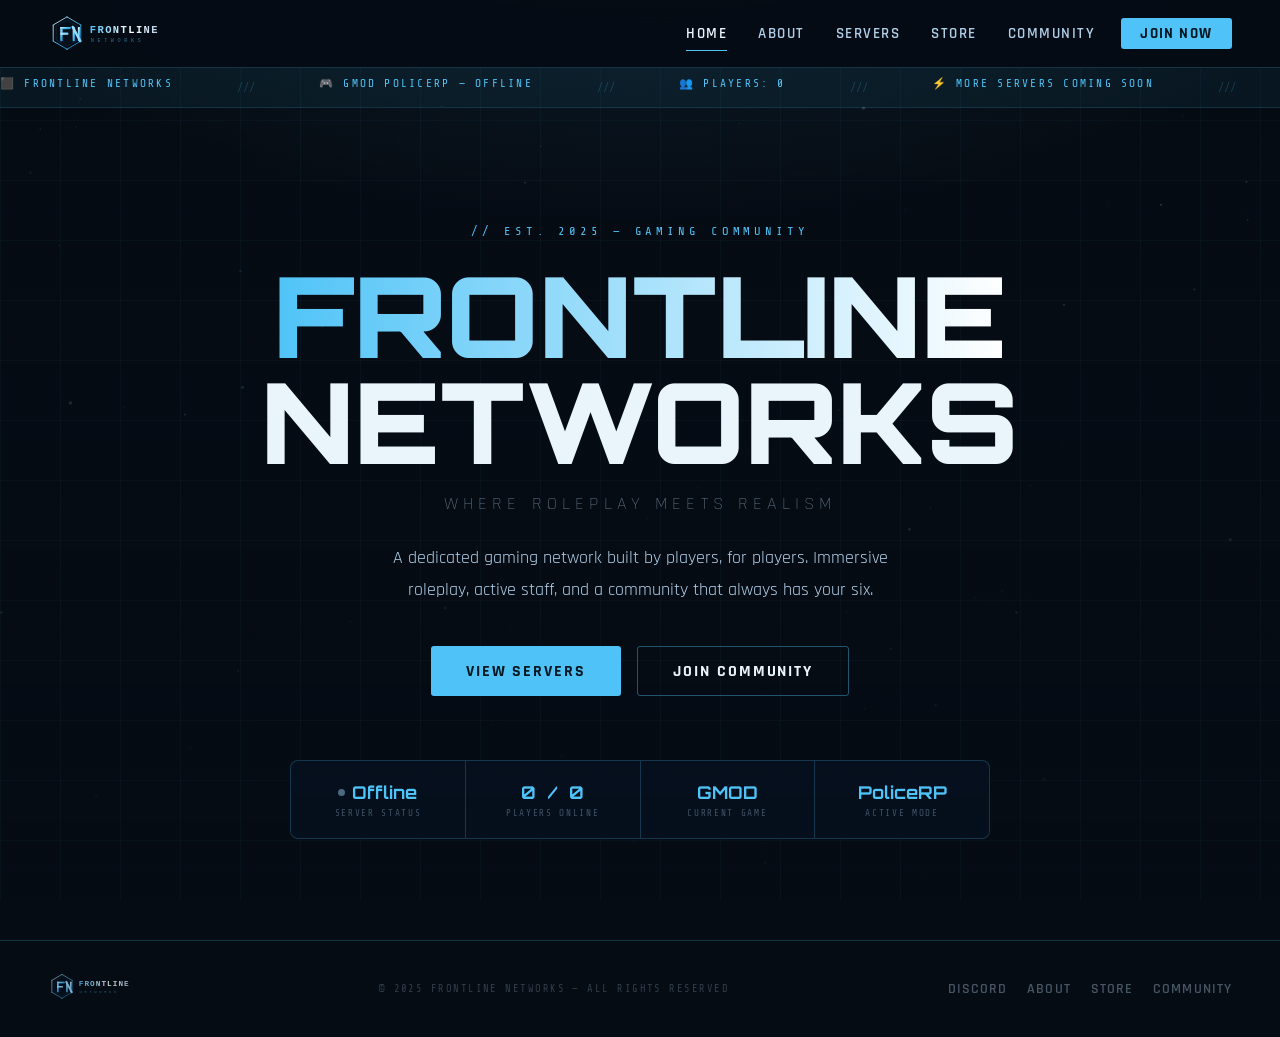
==== commit cf0178db: "Update" ====
--- a/frontline/index.html
+++ b/frontline/index.html
@@ -4,6 +4,8 @@
   <meta charset="UTF-8" />
   <meta name="viewport" content="width=device-width, initial-scale=1.0" />
   <title>Frontline Networks</title>
+  <link rel="icon" type="image/svg+xml" href="assets/images/favicon.svg"/>
+  <link rel="shortcut icon" href="assets/images/favicon.svg"/>
   <link rel="preconnect" href="https://fonts.googleapis.com" />
   <link rel="preconnect" href="https://fonts.gstatic.com" crossorigin />
   <link href="https://fonts.googleapis.com/css2?family=Orbitron:wght@400;700;900&family=Rajdhani:wght@300;400;600;700&family=Share+Tech+Mono&display=swap" rel="stylesheet" />
@@ -540,14 +542,199 @@
     .reveal { opacity:0; transform:translateY(24px); transition:opacity 0.55s ease,transform 0.55s ease; }
     .reveal.in { opacity:1; transform:none; }
 
-    /* ── MOBILE ── */
-    @media(max-width:768px){
-      nav { padding:0 1.25rem; }
-      .nav-links { gap:0; }
-      .nav-links button { font-size:0.78rem; padding:0.35rem 0.5rem; }
-      footer { flex-direction:column; text-align:center; }
-      .page-wrap { padding:3rem 1.25rem 4rem; }
-      .server-banner { flex-direction:column; gap:1.25rem; }
+    /* ══════════════════════════════════════
+       HAMBURGER MENU
+    ══════════════════════════════════════ */
+    .hamburger {
+      display: none;
+      flex-direction: column;
+      gap: 5px;
+      background: none;
+      border: none;
+      cursor: pointer;
+      padding: 6px;
+      z-index: 200;
+    }
+
+    .hamburger span {
+      display: block;
+      width: 24px;
+      height: 2px;
+      background: var(--fl-white);
+      border-radius: 2px;
+      transition: transform 0.3s, opacity 0.3s;
+    }
+
+    .hamburger.open span:nth-child(1) { transform: translateY(7px) rotate(45deg); }
+    .hamburger.open span:nth-child(2) { opacity: 0; }
+    .hamburger.open span:nth-child(3) { transform: translateY(-7px) rotate(-45deg); }
+
+    /* Mobile nav drawer */
+    .mobile-nav {
+      display: none;
+      position: fixed;
+      top: 68px; left: 0; right: 0;
+      background: rgba(6,12,20,0.98);
+      border-bottom: 1px solid var(--fl-border);
+      backdrop-filter: blur(16px);
+      z-index: 99;
+      flex-direction: column;
+      padding: 1rem 0 1.5rem;
+      transform: translateY(-10px);
+      opacity: 0;
+      transition: transform 0.25s ease, opacity 0.25s ease;
+    }
+
+    .mobile-nav.open {
+      display: flex;
+      transform: translateY(0);
+      opacity: 1;
+    }
+
+    .mobile-nav button {
+      font-family: 'Rajdhani', sans-serif;
+      font-weight: 600;
+      font-size: 1.05rem;
+      letter-spacing: 0.12em;
+      text-transform: uppercase;
+      color: var(--fl-text);
+      background: none;
+      border: none;
+      cursor: pointer;
+      padding: 0.9rem 2rem;
+      text-align: left;
+      transition: color 0.2s, background 0.2s;
+      border-left: 2px solid transparent;
+    }
+
+    .mobile-nav button:hover,
+    .mobile-nav button.active {
+      color: var(--fl-white);
+      background: rgba(79,195,247,0.06);
+      border-left-color: var(--fl-blue);
+    }
+
+    .mobile-nav .mobile-cta {
+      margin: 0.75rem 2rem 0;
+      background: var(--fl-blue);
+      color: #021824;
+      font-weight: 700;
+      padding: 0.85rem 1.5rem;
+      border-radius: 4px;
+      text-align: center;
+      border-left: none !important;
+    }
+
+    .mobile-nav .mobile-cta:hover {
+      background: var(--fl-blue-dark);
+      color: var(--fl-white);
+    }
+
+    /* ══════════════════════════════════════
+       FULL RESPONSIVE BREAKPOINTS
+    ══════════════════════════════════════ */
+
+    /* ── Tablet (≤900px) ── */
+    @media (max-width: 900px) {
+      .card-grid { grid-template-columns: repeat(auto-fit, minmax(220px, 1fr)); }
+      .store-grid { grid-template-columns: 1fr 1fr; }
+      .comm-grid  { grid-template-columns: 1fr 1fr; }
+      .cat-grid   { grid-template-columns: 1fr 1fr; }
+      .server-stats-row { grid-template-columns: repeat(2, 1fr); }
+      .stats-bar { max-width: 100%; }
+    }
+
+    /* ── Mobile (≤768px) ── */
+    @media (max-width: 768px) {
+
+      /* Nav — hide desktop links, show hamburger */
+      nav { padding: 0 1.25rem; }
+      .nav-links { display: none; }
+      .hamburger { display: flex; }
+
+      /* Hero */
+      #view-home {
+        padding: 4rem 1.25rem 3rem;
+        min-height: calc(100vh - 100px);
+      }
+
+      .hero-title { font-size: clamp(2.4rem, 13vw, 4rem); }
+      .hero-sub { font-size: 0.95rem; letter-spacing: 0.18em; }
+      .hero-desc { font-size: 1rem; }
+      .hero-btns { flex-direction: column; align-items: center; width: 100%; }
+      .hero-btns .btn { width: 100%; max-width: 320px; text-align: center; }
+
+      /* Stats bar — 2x2 grid on mobile */
+      .stats-bar {
+        display: grid;
+        grid-template-columns: 1fr 1fr;
+        width: 100%;
+        margin-top: 2.5rem;
+      }
+
+      .stat-item { border-right: 1px solid var(--fl-border); border-bottom: 1px solid var(--fl-border); }
+      .stat-item:nth-child(2) { border-right: none; }
+      .stat-item:nth-child(3) { border-bottom: none; }
+      .stat-item:nth-child(4) { border-right: none; border-bottom: none; }
+
+      /* Page wrap */
+      .page-wrap { padding: 2.5rem 1.25rem 4rem; }
+
+      /* Page title */
+      .page-title { font-size: clamp(1.6rem, 8vw, 2.4rem); }
+
+      /* Grids — single column */
+      .card-grid  { grid-template-columns: 1fr; }
+      .store-grid { grid-template-columns: 1fr; }
+      .comm-grid  { grid-template-columns: 1fr; }
+      .cat-grid   { grid-template-columns: 1fr; }
+
+      /* Server card */
+      .server-banner { flex-direction: column; gap: 1.25rem; padding: 1.75rem 1.25rem; }
+      .server-stats-row { grid-template-columns: 1fr 1fr; }
+      .stat-cell { border-right: 1px solid var(--fl-border); border-bottom: 1px solid var(--fl-border); }
+      .stat-cell:nth-child(2) { border-right: none; }
+      .stat-cell:nth-child(3) { border-bottom: none; }
+      .stat-cell:nth-child(4) { border-right: none; border-bottom: none; }
+
+      /* Coming panel */
+      .coming-panel { padding: 2rem 1.25rem; }
+      .coming-games { gap: 0.6rem; }
+      .coming-game { font-size: 0.85rem; padding: 0.5rem 1rem; }
+      .notify-row { flex-direction: column; }
+      .notify-input, .notify-btn { width: 100%; }
+
+      /* Store featured badge */
+      .store-card.featured { margin-top: 1rem; }
+
+      /* Forums */
+      .forum-row { padding: 0.85rem 1.25rem; }
+      .forums-hdr { padding: 1rem 1.25rem; }
+      .forum-cat-hdr { padding: 0.85rem 1.25rem; }
+
+      /* Footer */
+      footer {
+        flex-direction: column;
+        text-align: center;
+        padding: 2rem 1.25rem;
+        gap: 1rem;
+      }
+
+      .footer-links { justify-content: center; flex-wrap: wrap; gap: 1rem; }
+
+      /* Mission block */
+      .mission-block { padding: 1.5rem 1.25rem; }
+
+      /* Ticker font */
+      .ticker-item { font-size: 0.62rem; letter-spacing: 0.14em; }
+    }
+
+    /* ── Small mobile (≤400px) ── */
+    @media (max-width: 400px) {
+      .hero-title { font-size: 2.2rem; }
+      .page-title { font-size: 1.5rem; }
+      .game-badge { width: 72px; height: 72px; }
+      .game-badge-icon { font-size: 1.6rem; }
     }
   </style>
 </head>
@@ -562,8 +749,7 @@
   <!-- ── NAV ── -->
   <nav>
     <div class="nav-logo" onclick="showView('home')">
-      <svg width="20" height="20" viewBox="0 0 24 24" fill="none" stroke="currentColor" stroke-width="2" stroke-linecap="round" stroke-linejoin="round" style="color:#4fc3f7"><path d="M12 2L2 7l10 5 10-5-10-5z"/><path d="M2 17l10 5 10-5"/><path d="M2 12l10 5 10-5"/></svg>
-      FRONTLINE <span class="logo-accent">NETX</span>
+      <img src="assets/images/logo.svg" alt="Frontline Networks" style="height:38px;width:auto;" />
     </div>
     <ul class="nav-links">
       <li><button onclick="showView('home')"    id="nav-home">Home</button></li>
@@ -573,7 +759,21 @@
       <li><button onclick="showView('community')" id="nav-community">Community</button></li>
       <li><button class="nav-cta" onclick="window.open('https://steamcommunity.com/openid/login?openid.ns=http://specs.openid.net/auth/2.0&openid.mode=checkid_setup&openid.return_to=https://frontlinenetx.net/auth/steam&openid.realm=https://frontlinenetx.net&openid.identity=http://specs.openid.net/auth/2.0/identifier_select&openid.claimed_id=http://specs.openid.net/auth/2.0/identifier_select','_blank')">Join Now</button></li>
     </ul>
+    <!-- Hamburger for mobile -->
+    <button class="hamburger" id="hamburger" aria-label="Open menu" onclick="toggleMobileNav()">
+      <span></span><span></span><span></span>
+    </button>
   </nav>
+
+  <!-- ── MOBILE NAV DRAWER ── -->
+  <div class="mobile-nav" id="mobile-nav">
+    <button onclick="mobileNav('home')">Home</button>
+    <button onclick="mobileNav('about')">About</button>
+    <button onclick="mobileNav('servers')">Servers</button>
+    <button onclick="mobileNav('store')">Store</button>
+    <button onclick="mobileNav('community')">Community</button>
+    <button class="mobile-cta" onclick="window.open('https://steamcommunity.com/openid/login?openid.ns=http://specs.openid.net/auth/2.0&openid.mode=checkid_setup&openid.return_to=https://frontlinenetx.net/auth/steam&openid.realm=https://frontlinenetx.net&openid.identity=http://specs.openid.net/auth/2.0/identifier_select&openid.claimed_id=http://specs.openid.net/auth/2.0/identifier_select','_blank');closeMobileNav();">🎮 Join Now — Sign in with Steam</button>
+  </div>
 
   <!-- ── TICKER ── -->
   <div class="live-ticker">
@@ -897,7 +1097,9 @@
 
   <!-- ── FOOTER ── -->
   <footer>
-    <div class="footer-logo" onclick="showView('home')">FRONTLINE <span>NETX</span></div>
+    <div class="footer-logo" onclick="showView('home')">
+      <img src="assets/images/logo.svg" alt="Frontline Networks" style="height:28px;width:auto;opacity:0.8;" />
+    </div>
     <p class="footer-copy">© 2025 Frontline Networks — All rights reserved</p>
     <ul class="footer-links">
       <li><a href="https://discord.gg/7fahT24btF" target="_blank">Discord</a></li>
@@ -910,6 +1112,33 @@
 </div><!-- /site-wrap -->
 
 <script>
+/* ── MOBILE NAV ── */
+function toggleMobileNav() {
+  const drawer = document.getElementById('mobile-nav');
+  const burger = document.getElementById('hamburger');
+  drawer.classList.toggle('open');
+  burger.classList.toggle('open');
+}
+
+function closeMobileNav() {
+  document.getElementById('mobile-nav').classList.remove('open');
+  document.getElementById('hamburger').classList.remove('open');
+}
+
+function mobileNav(view) {
+  showView(view);
+  closeMobileNav();
+}
+
+// Close drawer when clicking outside
+document.addEventListener('click', e => {
+  const drawer = document.getElementById('mobile-nav');
+  const burger = document.getElementById('hamburger');
+  if (drawer.classList.contains('open') && !drawer.contains(e.target) && !burger.contains(e.target)) {
+    closeMobileNav();
+  }
+});
+
 /* ── VIEW ROUTER ── */
 const views = ['home','about','servers','store','community'];
 
